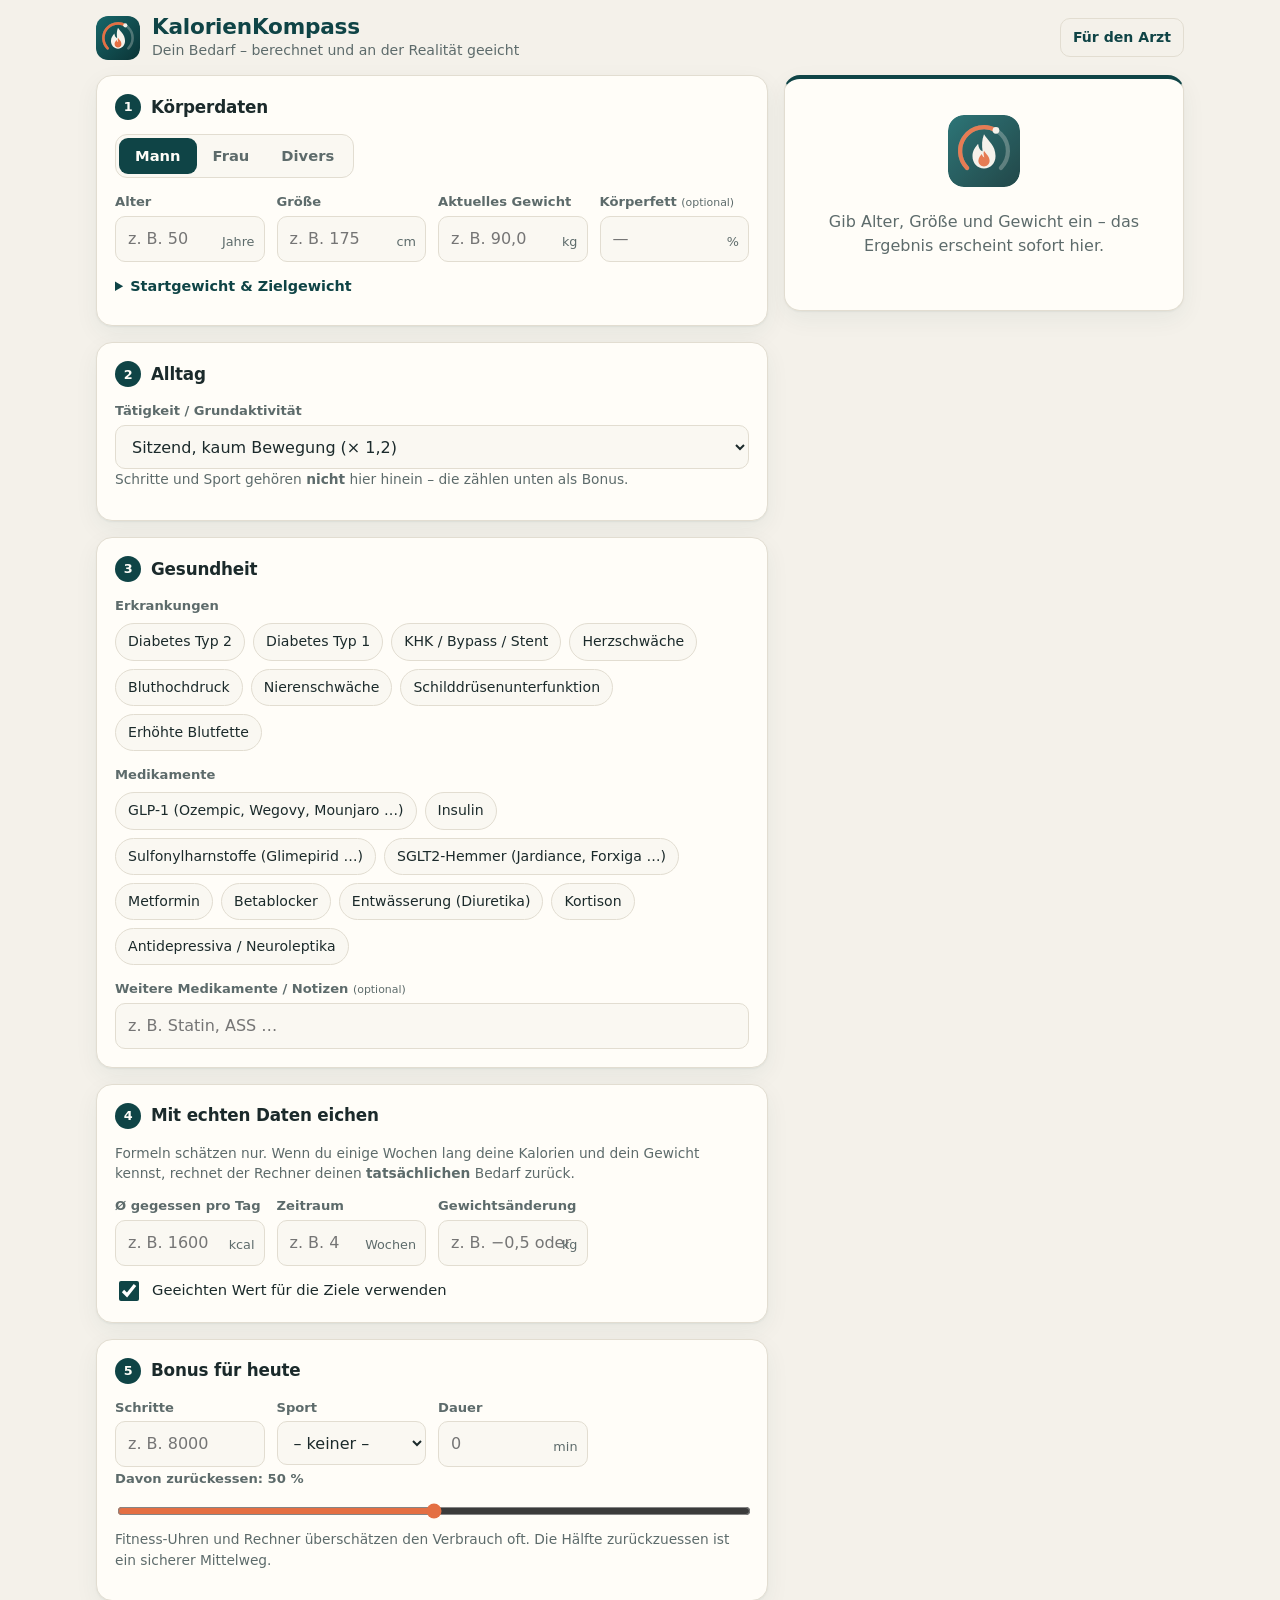
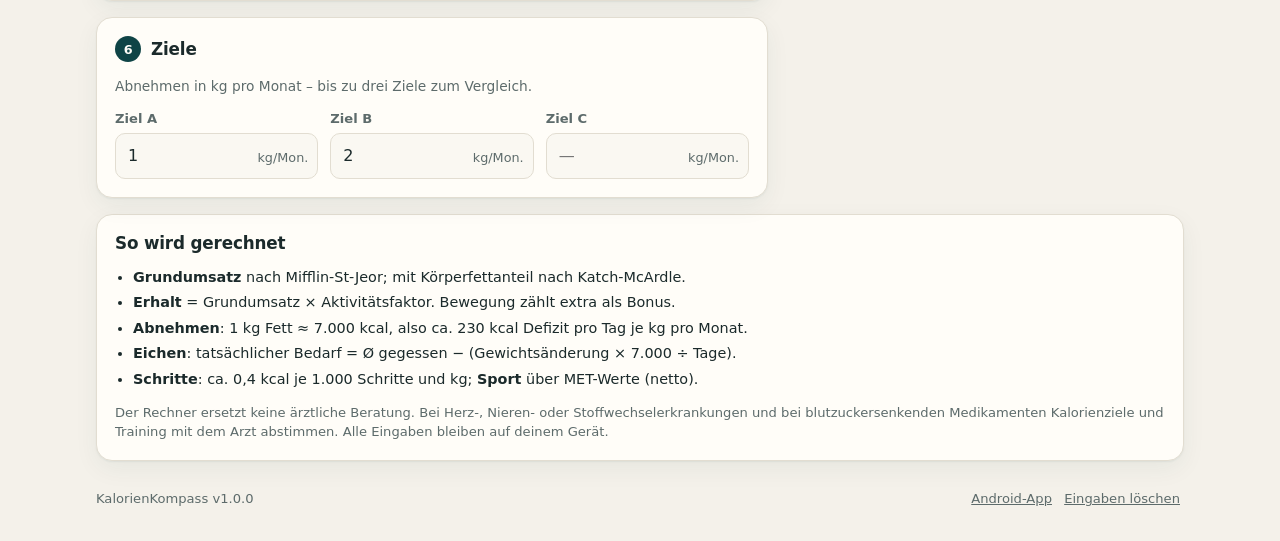
==== web/index.html @ e8e95301 "KalorienKompass: Rechner-Website, Logo und Android-App mit Updates aus der Luft Co-Authored-By: Clau" ====
<!doctype html>
<html lang="de">
<head>
  <meta charset="utf-8">
  <meta name="viewport" content="width=device-width, initial-scale=1, viewport-fit=cover">
  <title>KalorienKompass</title>
  <meta name="description" content="Persönlicher Kalorienrechner: Bedarf zum Halten und Abnehmen, mit Kalibrierung an echten Daten, Bonus für Schritte und Sport sowie Hinweisen zu Erkrankungen und Medikamenten.">
  <meta name="theme-color" content="#0f4446">
  <link rel="manifest" href="manifest.webmanifest">
  <link rel="icon" href="icons/logo.svg" type="image/svg+xml">
  <link rel="apple-touch-icon" href="icons/icon-192.png">
  <link rel="stylesheet" href="styles.css">
</head>
<body>
  <header class="top">
    <img src="icons/logo.svg" alt="" class="top-logo" width="44" height="44">
    <div>
      <h1>KalorienKompass</h1>
      <p class="tag">Dein Bedarf – berechnet und an der Realität geeicht</p>
    </div>
    <button type="button" class="ghost" id="btn-print" title="Zusammenfassung drucken oder als PDF speichern">Für den Arzt</button>
  </header>

  <main>
    <!-- ERGEBNIS zuerst sichtbar auf großen Bildschirmen, rechts -->
    <div class="layout">
      <form id="form" class="inputs" autocomplete="off" novalidate>

        <section class="card">
          <h2><span class="num">1</span> Körperdaten</h2>
          <div class="seg" role="radiogroup" aria-label="Geschlecht">
            <label><input type="radio" name="sex" value="m" checked><span>Mann</span></label>
            <label><input type="radio" name="sex" value="w"><span>Frau</span></label>
            <label><input type="radio" name="sex" value="d"><span>Divers</span></label>
          </div>
          <div class="grid">
            <label class="field"><span>Alter</span><input name="age" inputmode="numeric" placeholder="z. B. 50"><em>Jahre</em></label>
            <label class="field"><span>Größe</span><input name="height" inputmode="decimal" placeholder="z. B. 175"><em>cm</em></label>
            <label class="field"><span>Aktuelles Gewicht</span><input name="weight" inputmode="decimal" placeholder="z. B. 90,0"><em>kg</em></label>
            <label class="field"><span>Körperfett <small>(optional)</small></span><input name="bodyfat" inputmode="decimal" placeholder="—"><em>%</em></label>
          </div>
          <details class="more">
            <summary>Startgewicht &amp; Zielgewicht</summary>
            <div class="grid">
              <label class="field"><span>Startgewicht</span><input name="startWeight" inputmode="decimal" placeholder="—"><em>kg</em></label>
              <label class="field"><span>Zielgewicht</span><input name="targetWeight" inputmode="decimal" placeholder="—"><em>kg</em></label>
            </div>
            <p class="hint">Mit dem Startgewicht erkennt der Rechner, ob nach starkem Abnehmen eine Stoffwechsel­anpassung wahrscheinlich ist.</p>
          </details>
        </section>

        <section class="card">
          <h2><span class="num">2</span> Alltag</h2>
          <label class="field wide"><span>Tätigkeit / Grundaktivität</span>
            <select name="pal">
              <option value="1.2" selected>Sitzend, kaum Bewegung (× 1,2)</option>
              <option value="1.375">Leicht aktiv – viel Stehen/Gehen im Job (× 1,375)</option>
              <option value="1.55">Mäßig aktiv – körperliche Arbeit (× 1,55)</option>
              <option value="1.725">Sehr aktiv – schwere körperliche Arbeit (× 1,725)</option>
            </select>
          </label>
          <p class="hint">Schritte und Sport gehören <strong>nicht</strong> hier hinein – die zählen unten als Bonus.</p>
        </section>

        <section class="card">
          <h2><span class="num">3</span> Gesundheit</h2>
          <fieldset>
            <legend>Erkrankungen</legend>
            <div class="chips" data-group="conditions">
              <label><input type="checkbox" value="diabetes2"><span>Diabetes Typ 2</span></label>
              <label><input type="checkbox" value="diabetes1"><span>Diabetes Typ 1</span></label>
              <label><input type="checkbox" value="khk"><span>KHK / Bypass / Stent</span></label>
              <label><input type="checkbox" value="hf"><span>Herzschwäche</span></label>
              <label><input type="checkbox" value="htn"><span>Bluthochdruck</span></label>
              <label><input type="checkbox" value="kidney"><span>Nierenschwäche</span></label>
              <label><input type="checkbox" value="thyroid"><span>Schilddrüsen­unterfunktion</span></label>
              <label><input type="checkbox" value="lipids"><span>Erhöhte Blutfette</span></label>
            </div>
          </fieldset>
          <fieldset>
            <legend>Medikamente</legend>
            <div class="chips" data-group="meds">
              <label><input type="checkbox" value="glp1"><span>GLP-1 (Ozempic, Wegovy, Mounjaro …)</span></label>
              <label><input type="checkbox" value="insulin"><span>Insulin</span></label>
              <label><input type="checkbox" value="su"><span>Sulfonylharnstoffe (Glimepirid …)</span></label>
              <label><input type="checkbox" value="sglt2"><span>SGLT2-Hemmer (Jardiance, Forxiga …)</span></label>
              <label><input type="checkbox" value="metformin"><span>Metformin</span></label>
              <label><input type="checkbox" value="betablocker"><span>Betablocker</span></label>
              <label><input type="checkbox" value="diuretic"><span>Entwässerung (Diuretika)</span></label>
              <label><input type="checkbox" value="cortison"><span>Kortison</span></label>
              <label><input type="checkbox" value="psych"><span>Antidepressiva / Neuroleptika</span></label>
            </div>
          </fieldset>
          <label class="field wide"><span>Weitere Medikamente / Notizen <small>(optional)</small></span>
            <input name="medsOther" placeholder="z. B. Statin, ASS …">
          </label>
        </section>

        <section class="card">
          <h2><span class="num">4</span> Mit echten Daten eichen</h2>
          <p class="hint">Formeln schätzen nur. Wenn du einige Wochen lang deine Kalorien und dein Gewicht kennst, rechnet der Rechner deinen <strong>tatsächlichen</strong> Bedarf zurück.</p>
          <div class="grid">
            <label class="field"><span>Ø gegessen pro Tag</span><input name="calIntake" inputmode="numeric" placeholder="z. B. 1600"><em>kcal</em></label>
            <label class="field"><span>Zeitraum</span><input name="calWeeks" inputmode="decimal" placeholder="z. B. 4"><em>Wochen</em></label>
            <label class="field"><span>Gewichtsänderung</span><input name="calChange" inputmode="decimal" placeholder="z. B. −0,5 oder 0"><em>kg</em></label>
          </div>
          <label class="switch"><input type="checkbox" name="useCalib" checked><span>Geeichten Wert für die Ziele verwenden</span></label>
        </section>

        <section class="card">
          <h2><span class="num">5</span> Bonus für heute</h2>
          <div class="grid">
            <label class="field"><span>Schritte</span><input name="steps" inputmode="numeric" placeholder="z. B. 8000"></label>
            <label class="field"><span>Sport</span>
              <select name="sport">
                <option value="0">– keiner –</option>
                <option value="3.0">Spazieren gehen</option>
                <option value="3.5">Krafttraining leicht / Herzsport</option>
                <option value="5.0">Krafttraining intensiv</option>
                <option value="4.3">Zügig gehen / Nordic Walking</option>
                <option value="4.0">Radfahren gemütlich</option>
                <option value="6.8">Radfahren zügig</option>
                <option value="5.8">Schwimmen ruhig</option>
                <option value="5.0">Ergometer moderat</option>
                <option value="2.5">Dart</option>
                <option value="3.5">Gartenarbeit</option>
              </select>
            </label>
            <label class="field"><span>Dauer</span><input name="sportMin" inputmode="numeric" placeholder="0"><em>min</em></label>
          </div>
          <label class="field wide range"><span>Davon zurückessen: <b id="eatbackVal">50 %</b></span>
            <input type="range" name="eatback" min="0" max="100" step="10" value="50">
          </label>
          <p class="hint">Fitness-Uhren und Rechner überschätzen den Verbrauch oft. Die Hälfte zurückzuessen ist ein sicherer Mittelweg.</p>
        </section>

        <section class="card">
          <h2><span class="num">6</span> Ziele</h2>
          <p class="hint">Abnehmen in kg pro Monat – bis zu drei Ziele zum Vergleich.</p>
          <div class="grid three">
            <label class="field"><span>Ziel A</span><input name="g1" inputmode="decimal" value="1"><em>kg/Mon.</em></label>
            <label class="field"><span>Ziel B</span><input name="g2" inputmode="decimal" value="2"><em>kg/Mon.</em></label>
            <label class="field"><span>Ziel C</span><input name="g3" inputmode="decimal" placeholder="—"><em>kg/Mon.</em></label>
          </div>
        </section>
      </form>

      <aside class="results" id="results" aria-live="polite">
        <div class="card result-card">
          <div class="empty" id="empty">
            <img src="icons/logo.svg" alt="" width="72" height="72">
            <p>Gib Alter, Größe und Gewicht ein – das Ergebnis erscheint sofort hier.</p>
          </div>
          <div id="out" hidden>
            <div class="kpis">
              <div class="kpi"><span>Grundumsatz</span><b id="k-bmr">–</b><small id="k-bmr-src">kcal (Ruhe)</small></div>
              <div class="kpi"><span>Erhalt laut Formel</span><b id="k-tdee">–</b><small>kcal / Tag</small></div>
              <div class="kpi accent" id="kpi-cal" hidden><span>Erhalt geeicht</span><b id="k-cal">–</b><small id="k-cal-diff"></small></div>
            </div>

            <h3>Pro Tag essen</h3>
            <ul class="goals" id="goals"></ul>

            <div class="bonus" id="bonus" hidden>
              <div><span>Bonus heute</span><b id="b-total">+0</b></div>
              <p id="b-detail"></p>
            </div>

            <div class="facts">
              <div><span>BMI</span><b id="f-bmi">–</b></div>
              <div><span>Eiweiß</span><b id="f-protein">–</b></div>
              <div id="f-target-wrap" hidden><span>Bis zum Zielgewicht</span><b id="f-target">–</b></div>
            </div>
          </div>
        </div>

        <div class="card notes" id="notes-card" hidden>
          <h3>Hinweise für dich</h3>
          <ul id="notes"></ul>
        </div>
      </aside>
    </div>

    <section class="card explain">
      <h2>So wird gerechnet</h2>
      <ul>
        <li><b>Grundumsatz</b> nach Mifflin-St-Jeor; mit Körperfettanteil nach Katch-McArdle.</li>
        <li><b>Erhalt</b> = Grundumsatz × Aktivitätsfaktor. Bewegung zählt extra als Bonus.</li>
        <li><b>Abnehmen</b>: 1 kg Fett ≈ 7.000 kcal, also ca. 230 kcal Defizit pro Tag je kg pro Monat.</li>
        <li><b>Eichen</b>: tatsächlicher Bedarf = Ø gegessen − (Gewichtsänderung × 7.000 ÷ Tage).</li>
        <li><b>Schritte</b>: ca. 0,4 kcal je 1.000 Schritte und kg; <b>Sport</b> über MET-Werte (netto).</li>
      </ul>
      <p class="disclaimer">Der Rechner ersetzt keine ärztliche Beratung. Bei Herz-, Nieren- oder Stoffwechselerkrankungen und bei blutzuckersenkenden Medikamenten Kalorienziele und Training mit dem Arzt abstimmen. Alle Eingaben bleiben auf deinem Gerät.</p>
    </section>
  </main>

  <footer class="foot">
    <span>KalorienKompass <span id="ver"></span></span>
    <span>
      <a class="link" id="apk-link" href="https://github.com/Hausi1968/kcal-calculator/releases/latest/download/KalorienKompass.apk">Android-App</a>
      <button type="button" class="link" id="btn-reset">Eingaben löschen</button>
    </span>
  </footer>

  <div class="toast" id="toast" hidden></div>

  <!-- Druckansicht -->
  <section class="print-only" id="print"></section>

  <script src="calc.js"></script>
  <script src="app.js"></script>
</body>
</html>
---- web/styles.css ----
:root {
  --bg: #f4f1ea;
  --card: #fffdf8;
  --ink: #1b2a2b;
  --muted: #5d6b6b;
  --line: #e2ddd1;
  --brand: #0f4446;
  --brand-2: #17676a;
  --accent: #e46f43;
  --accent-soft: #fbe6dc;
  --ok: #2f7d4f;
  --warn: #b5541c;
  --warn-soft: #fdf0e3;
  --danger: #b3261e;
  --danger-soft: #fbe9e7;
  --field: #faf8f2;
  --radius: 16px;
  --shadow: 0 1px 2px rgba(15, 68, 70, .06), 0 8px 24px rgba(15, 68, 70, .06);
  color-scheme: light;
}
@media (prefers-color-scheme: dark) {
  :root:not([data-theme="light"]) {
    --bg: #0f1717;
    --card: #162222;
    --ink: #e8efee;
    --muted: #9fb0af;
    --line: #26393a;
    --brand: #6fc3bf;
    --brand-2: #8fd6d1;
    --accent: #f08a62;
    --accent-soft: #3a2419;
    --ok: #6cc28f;
    --warn: #f0a46c;
    --warn-soft: #33251a;
    --danger: #f2877f;
    --danger-soft: #3a1c1a;
    --field: #1c2a2a;
    --shadow: none;
    color-scheme: dark;
  }
}
:root[data-theme="dark"] {
  --bg: #0f1717; --card: #162222; --ink: #e8efee; --muted: #9fb0af; --line: #26393a;
  --brand: #6fc3bf; --brand-2: #8fd6d1; --accent: #f08a62; --accent-soft: #3a2419;
  --ok: #6cc28f; --warn: #f0a46c; --warn-soft: #33251a; --danger: #f2877f; --danger-soft: #3a1c1a;
  --field: #1c2a2a; --shadow: none; color-scheme: dark;
}

* { box-sizing: border-box; }
html { -webkit-text-size-adjust: 100%; }
body {
  margin: 0;
  background: var(--bg);
  color: var(--ink);
  font: 16px/1.5 system-ui, -apple-system, "Segoe UI", Roboto, "Helvetica Neue", Arial, sans-serif;
  padding-bottom: env(safe-area-inset-bottom);
}
h1, h2, h3 { line-height: 1.2; margin: 0; letter-spacing: -.01em; }

.top {
  display: flex; align-items: center; gap: 12px;
  padding: calc(14px + env(safe-area-inset-top)) 16px 14px;
  max-width: 1120px; margin: 0 auto;
}
.top-logo { border-radius: 12px; flex: none; }
.top h1 { font-size: 1.35rem; color: var(--brand); font-weight: 750; }
.top .tag { margin: 0; color: var(--muted); font-size: .88rem; }
.top .ghost { margin-left: auto; }

main { max-width: 1120px; margin: 0 auto; padding: 0 16px 24px; }
.layout { display: grid; gap: 16px; }
@media (min-width: 900px) {
  .layout { grid-template-columns: minmax(0, 1fr) 400px; align-items: start; }
  .results { position: sticky; top: 16px; order: 2; }
}
.inputs { display: grid; gap: 16px; }
.results { display: grid; gap: 16px; }

.card {
  background: var(--card); border: 1px solid var(--line); border-radius: var(--radius);
  padding: 18px; box-shadow: var(--shadow);
}
.card h2 { font-size: 1.05rem; display: flex; align-items: center; gap: 10px; margin-bottom: 14px; }
.num {
  display: inline-grid; place-items: center; width: 26px; height: 26px; border-radius: 50%;
  background: var(--brand); color: var(--card); font-size: .8rem; font-weight: 700;
}

.grid { display: grid; grid-template-columns: repeat(2, minmax(0, 1fr)); gap: 12px; }
.grid.three { grid-template-columns: repeat(3, minmax(0, 1fr)); }
@media (min-width: 560px) { .grid { grid-template-columns: repeat(4, minmax(0, 1fr)); } .grid.three { grid-template-columns: repeat(3, minmax(0, 1fr)); } }

.field { display: flex; flex-direction: column; gap: 4px; position: relative; min-width: 0; }
.field.wide { margin-top: 2px; }
.field > span { font-size: .82rem; color: var(--muted); font-weight: 600; }
.field small { font-weight: 400; }
.field input, .field select {
  width: 100%; font: inherit; color: var(--ink);
  background: var(--field); border: 1px solid var(--line); border-radius: 10px;
  padding: 10px 12px; min-height: 44px;
}
.field em {
  position: absolute; right: 10px; bottom: 11px; font-style: normal; font-size: .8rem;
  color: var(--muted); pointer-events: none;
}
.field input:focus, .field select:focus { outline: 2px solid var(--brand-2); outline-offset: 1px; border-color: transparent; }
.field input.bad { border-color: var(--danger); }

.range input { padding: 0; min-height: 32px; accent-color: var(--accent); background: none; border: 0; }

.seg { display: inline-flex; background: var(--field); border: 1px solid var(--line); border-radius: 12px; padding: 3px; margin-bottom: 14px; }
.seg label { position: relative; }
.seg input { position: absolute; opacity: 0; inset: 0; }
.seg span { display: block; padding: 7px 16px; border-radius: 9px; font-weight: 600; font-size: .92rem; cursor: pointer; color: var(--muted); }
.seg input:checked + span { background: var(--brand); color: var(--card); }
.seg input:focus-visible + span { outline: 2px solid var(--accent); }

fieldset { border: 0; padding: 0; margin: 0 0 14px; }
legend { font-size: .82rem; color: var(--muted); font-weight: 600; margin-bottom: 8px; padding: 0; }
.chips { display: flex; flex-wrap: wrap; gap: 8px; }
.chips label { position: relative; }
.chips input { position: absolute; opacity: 0; inset: 0; }
.chips span {
  display: inline-block; padding: 7px 12px; border: 1px solid var(--line); border-radius: 999px;
  font-size: .88rem; cursor: pointer; background: var(--field);
}
.chips input:checked + span { background: var(--accent-soft); border-color: var(--accent); color: var(--ink); font-weight: 600; }
.chips input:focus-visible + span { outline: 2px solid var(--brand-2); }

.switch { display: flex; align-items: center; gap: 10px; margin-top: 12px; font-size: .92rem; cursor: pointer; }
.switch input { width: 20px; height: 20px; accent-color: var(--brand); }

.hint { color: var(--muted); font-size: .86rem; margin: 10px 0 0; }
.card > .hint:first-of-type { margin-top: 0; margin-bottom: 12px; }
details.more { margin-top: 14px; }
details.more summary { cursor: pointer; font-weight: 600; font-size: .9rem; color: var(--brand); margin-bottom: 10px; }

button { font: inherit; cursor: pointer; }
.ghost {
  background: transparent; border: 1px solid var(--line); color: var(--brand);
  padding: 8px 12px; border-radius: 10px; font-weight: 600; font-size: .88rem; white-space: nowrap;
}
.link { background: none; border: 0; color: var(--muted); text-decoration: underline; padding: 4px; }

/* Ergebnis */
.result-card { border-top: 4px solid var(--brand); }
.empty { text-align: center; color: var(--muted); padding: 18px 8px; }
.empty img { opacity: .9; border-radius: 16px; }
.kpis { display: grid; grid-template-columns: repeat(2, 1fr); gap: 10px; }
.kpi { background: var(--field); border-radius: 12px; padding: 10px 12px; }
.kpi span { display: block; font-size: .78rem; color: var(--muted); font-weight: 600; }
.kpi b { font-size: 1.45rem; font-variant-numeric: tabular-nums; }
.kpi small { display: block; color: var(--muted); font-size: .76rem; }
.kpi.accent { grid-column: 1 / -1; background: var(--accent-soft); }
.kpi.accent b { color: var(--accent); }

.results h3 { font-size: .95rem; margin: 18px 0 8px; color: var(--muted); text-transform: uppercase; letter-spacing: .06em; font-size: .76rem; }
.goals { list-style: none; margin: 0; padding: 0; display: grid; gap: 8px; }
.goals li {
  display: grid; grid-template-columns: 1fr auto; align-items: center; gap: 2px 10px;
  border: 1px solid var(--line); border-radius: 12px; padding: 10px 12px;
}
.goals .lbl { font-weight: 650; }
.goals .sub { grid-column: 1; color: var(--muted); font-size: .8rem; }
.goals .val { grid-row: 1 / span 2; grid-column: 2; text-align: right; font-size: 1.5rem; font-weight: 750; font-variant-numeric: tabular-nums; color: var(--brand); }
.goals .val small { display: block; font-size: .72rem; font-weight: 500; color: var(--muted); }
.goals .val .plus { display: block; font-size: .8rem; color: var(--ok); font-weight: 650; }
.goals li.warn { border-color: var(--warn); background: var(--warn-soft); }
.goals li.danger { border-color: var(--danger); background: var(--danger-soft); }
.goals .flag { grid-column: 1 / -1; font-size: .8rem; color: var(--warn); font-weight: 600; margin-top: 4px; }
.goals li.danger .flag { color: var(--danger); }

.bonus { margin-top: 12px; border-radius: 12px; padding: 10px 12px; background: color-mix(in srgb, var(--ok) 12%, transparent); }
.bonus div { display: flex; justify-content: space-between; align-items: baseline; }
.bonus span { font-weight: 600; font-size: .88rem; }
.bonus b { color: var(--ok); font-size: 1.2rem; }
.bonus p { margin: 2px 0 0; font-size: .8rem; color: var(--muted); }

.facts { display: grid; grid-template-columns: repeat(2, 1fr); gap: 10px; margin-top: 14px; border-top: 1px dashed var(--line); padding-top: 12px; }
.facts div:last-child:nth-child(3) { grid-column: 1 / -1; }
.facts span { display: block; font-size: .78rem; color: var(--muted); font-weight: 600; }
.facts b { font-variant-numeric: tabular-nums; }

.notes h3 { margin: 0 0 10px; }
.notes ul { margin: 0; padding: 0; list-style: none; display: grid; gap: 10px; }
.notes li { font-size: .9rem; padding-left: 14px; border-left: 3px solid var(--brand-2); }
.notes li.important { border-left-color: var(--danger); }
.notes li b { display: block; }

.explain { margin-top: 16px; }
.explain ul { margin: 0 0 12px; padding-left: 18px; font-size: .9rem; }
.explain li { margin-bottom: 4px; }
.disclaimer { font-size: .82rem; color: var(--muted); margin: 0; }

.foot { max-width: 1120px; margin: 0 auto; padding: 0 16px 28px; display: flex; justify-content: space-between; align-items: center; color: var(--muted); font-size: .82rem; }

.toast {
  position: fixed; left: 50%; bottom: calc(18px + env(safe-area-inset-bottom)); transform: translateX(-50%);
  background: var(--ink); color: var(--bg); padding: 10px 16px; border-radius: 12px; font-size: .9rem;
  box-shadow: 0 8px 24px rgba(0,0,0,.2); z-index: 10; max-width: calc(100% - 32px);
}
.toast button { background: none; border: 0; color: var(--accent); font-weight: 700; margin-left: 8px; }

.print-only { display: none; }
@media print {
  body { background: #fff; color: #000; }
  .top, main, .foot, .toast { display: none !important; }
  .print-only { display: block; padding: 0 8mm; font-size: 11pt; }
  .print-only h1 { font-size: 16pt; margin-bottom: 4pt; }
  .print-only table { border-collapse: collapse; width: 100%; margin: 8pt 0; }
  .print-only td, .print-only th { border: 1px solid #999; padding: 4pt 6pt; text-align: left; }
}
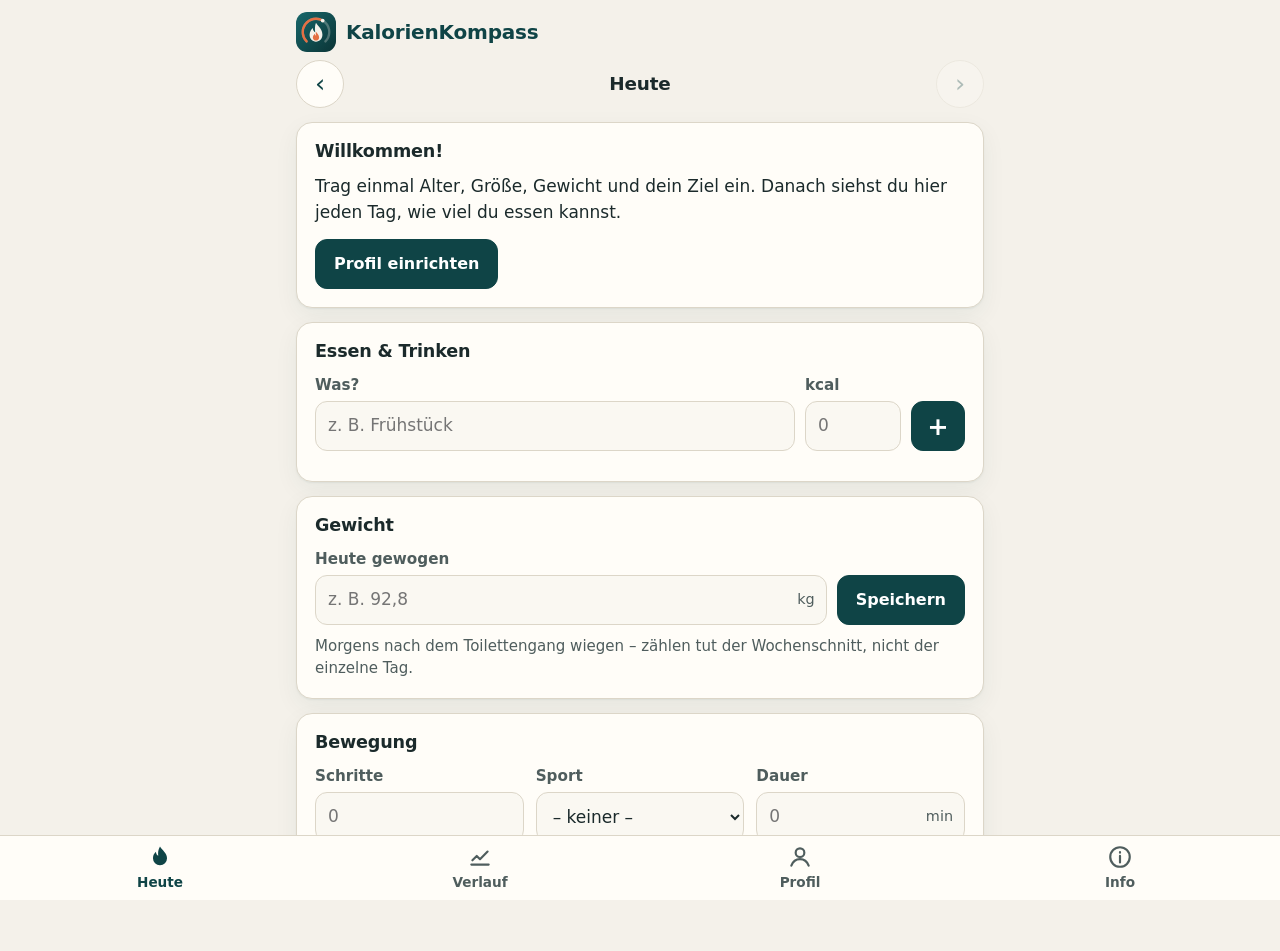
==== commit 6149d51d: "Version 2: Startbildschirm „Heute essen“, Tagebuch, Verlauf, korrigierte Rechnung und Hinweise, Andr" ====
--- a/web/index.html
+++ b/web/index.html
@@ -3,8 +3,9 @@
 <head>
   <meta charset="utf-8">
   <meta name="viewport" content="width=device-width, initial-scale=1, viewport-fit=cover">
+  <meta http-equiv="Content-Security-Policy" content="default-src 'self'; script-src 'self'; style-src 'self' 'unsafe-inline'; img-src 'self' data:; connect-src 'self'; frame-src 'none'; object-src 'none'; base-uri 'self'">
   <title>KalorienKompass</title>
-  <meta name="description" content="Persönlicher Kalorienrechner: Bedarf zum Halten und Abnehmen, mit Kalibrierung an echten Daten, Bonus für Schritte und Sport sowie Hinweisen zu Erkrankungen und Medikamenten.">
+  <meta name="description" content="Wie viel darf ich heute essen? Kalorienbedarf zum Halten und Abnehmen, geeicht an deinen echten Werten, mit Gewichtstagebuch und Hinweisen zu Erkrankungen und Medikamenten.">
   <meta name="theme-color" content="#0f4446">
   <link rel="manifest" href="manifest.webmanifest">
   <link rel="icon" href="icons/logo.svg" type="image/svg+xml">
@@ -13,57 +14,168 @@
 </head>
 <body>
   <header class="top">
-    <img src="icons/logo.svg" alt="" class="top-logo" width="44" height="44">
-    <div>
-      <h1>KalorienKompass</h1>
-      <p class="tag">Dein Bedarf – berechnet und an der Realität geeicht</p>
-    </div>
-    <button type="button" class="ghost" id="btn-print" title="Zusammenfassung drucken oder als PDF speichern">Für den Arzt</button>
+    <img src="icons/logo.svg" alt="" class="top-logo" width="40" height="40">
+    <h1>KalorienKompass</h1>
   </header>
 
   <main>
-    <!-- ERGEBNIS zuerst sichtbar auf großen Bildschirmen, rechts -->
-    <div class="layout">
-      <form id="form" class="inputs" autocomplete="off" novalidate>
-
-        <section class="card">
-          <h2><span class="num">1</span> Körperdaten</h2>
+    <!-- ============ HEUTE ============ -->
+    <section class="view" id="view-heute" data-view="heute">
+      <div class="daynav">
+        <button type="button" class="icon-btn" id="day-prev" aria-label="Vorheriger Tag">‹</button>
+        <h2 id="day-label">Heute</h2>
+        <button type="button" class="icon-btn" id="day-next" aria-label="Nächster Tag">›</button>
+      </div>
+
+      <div class="card setup" id="setup" hidden>
+        <h3>Willkommen!</h3>
+        <p>Trag einmal Alter, Größe, Gewicht und dein Ziel ein. Danach siehst du hier jeden Tag, wie viel du essen kannst.</p>
+        <button type="button" class="btn primary" data-goto="profil">Profil einrichten</button>
+      </div>
+
+      <div class="card hero" id="hero" hidden>
+        <span class="hero-label">Heute essen</span>
+        <div class="hero-num"><b id="h-target">–</b><span>kcal</span></div>
+        <div class="bar" aria-hidden="true"><i id="h-bar"></i></div>
+        <p class="hero-left" id="h-left"></p>
+        <p class="hero-sub" id="h-sub"></p>
+        <p class="hero-note" id="h-note" hidden></p>
+      </div>
+
+      <div class="card" id="card-food">
+        <h3>Essen &amp; Trinken</h3>
+        <form class="addrow" id="food-form" autocomplete="off">
+          <label class="field grow"><span>Was?</span><input id="food-name" placeholder="z. B. Frühstück" maxlength="40" enterkeyhint="next"></label>
+          <label class="field kcal"><span>kcal</span><input id="food-kcal" inputmode="numeric" placeholder="0" enterkeyhint="done"></label>
+          <button type="submit" class="btn primary add" aria-label="Eintragen">+</button>
+        </form>
+        <ul class="list" id="food-list"></ul>
+        <p class="sum" id="food-sum"></p>
+      </div>
+
+      <div class="card">
+        <h3>Gewicht</h3>
+        <form class="addrow" id="weight-form" autocomplete="off">
+          <label class="field grow"><span>Heute gewogen</span><input id="weight-input" inputmode="decimal" placeholder="z. B. 92,8"><em>kg</em></label>
+          <button type="submit" class="btn primary">Speichern</button>
+        </form>
+        <p class="hint" id="weight-info">Morgens nach dem Toilettengang wiegen – zählen tut der Wochenschnitt.</p>
+      </div>
+
+      <div class="card">
+        <h3>Bewegung</h3>
+        <div class="grid">
+          <label class="field"><span>Schritte</span><input id="mv-steps" inputmode="numeric" placeholder="0"></label>
+          <label class="field"><span>Sport</span>
+            <select id="mv-met">
+              <option value="0">– keiner –</option>
+              <option value="3.0">Spazieren gehen</option>
+              <option value="4.3">Zügig gehen / Nordic Walking</option>
+              <option value="3.5">Herzsport / Kraft leicht</option>
+              <option value="5.0">Krafttraining intensiv</option>
+              <option value="4.0">Radfahren gemütlich</option>
+              <option value="6.8">Radfahren zügig</option>
+              <option value="5.0">Ergometer moderat</option>
+              <option value="5.8">Schwimmen ruhig</option>
+              <option value="3.5">Gartenarbeit</option>
+              <option value="2.5">Dart</option>
+            </select>
+          </label>
+          <label class="field"><span>Dauer</span><input id="mv-min" inputmode="numeric" placeholder="0"><em>min</em></label>
+        </div>
+        <p class="hint" id="mv-info"></p>
+      </div>
+
+      <details class="card notes" id="notes-card">
+        <summary><span id="notes-title">Hinweise für dich</span></summary>
+        <ul id="notes"></ul>
+      </details>
+    </section>
+
+    <!-- ============ VERLAUF ============ -->
+    <section class="view" id="view-verlauf" data-view="verlauf" hidden>
+      <div class="card">
+        <div class="row-between">
+          <h3>Gewichtsverlauf</h3>
+          <div class="seg small" role="radiogroup" aria-label="Zeitraum">
+            <label><input type="radio" name="range" value="30" checked><span>30 T</span></label>
+            <label><input type="radio" name="range" value="90"><span>90 T</span></label>
+            <label><input type="radio" name="range" value="9999"><span>Alle</span></label>
+          </div>
+        </div>
+        <div class="chart" id="chart"></div>
+        <p class="legend"><span class="dot"></span> Wiegung <span class="line"></span> 7-Tage-Schnitt</p>
+        <div class="stats" id="stats"></div>
+      </div>
+
+      <div class="card" id="calib-card">
+        <h3>Dein echter Bedarf</h3>
+        <div id="calib-info"></div>
+      </div>
+
+      <div class="card">
+        <h3>Letzte Tage</h3>
+        <table class="days">
+          <thead><tr><th>Tag</th><th>Gewicht</th><th>Gegessen</th><th>Schritte</th></tr></thead>
+          <tbody id="days-body"></tbody>
+        </table>
+      </div>
+    </section>
+
+    <!-- ============ PROFIL ============ -->
+    <section class="view" id="view-profil" data-view="profil" hidden>
+      <form id="profile" autocomplete="off" novalidate>
+        <div class="card">
+          <h3>Körperdaten</h3>
           <div class="seg" role="radiogroup" aria-label="Geschlecht">
             <label><input type="radio" name="sex" value="m" checked><span>Mann</span></label>
             <label><input type="radio" name="sex" value="w"><span>Frau</span></label>
-            <label><input type="radio" name="sex" value="d"><span>Divers</span></label>
           </div>
           <div class="grid">
             <label class="field"><span>Alter</span><input name="age" inputmode="numeric" placeholder="z. B. 50"><em>Jahre</em></label>
             <label class="field"><span>Größe</span><input name="height" inputmode="decimal" placeholder="z. B. 175"><em>cm</em></label>
-            <label class="field"><span>Aktuelles Gewicht</span><input name="weight" inputmode="decimal" placeholder="z. B. 90,0"><em>kg</em></label>
-            <label class="field"><span>Körperfett <small>(optional)</small></span><input name="bodyfat" inputmode="decimal" placeholder="—"><em>%</em></label>
-          </div>
-          <details class="more">
-            <summary>Startgewicht &amp; Zielgewicht</summary>
-            <div class="grid">
-              <label class="field"><span>Startgewicht</span><input name="startWeight" inputmode="decimal" placeholder="—"><em>kg</em></label>
-              <label class="field"><span>Zielgewicht</span><input name="targetWeight" inputmode="decimal" placeholder="—"><em>kg</em></label>
-            </div>
-            <p class="hint">Mit dem Startgewicht erkennt der Rechner, ob nach starkem Abnehmen eine Stoffwechsel­anpassung wahrscheinlich ist.</p>
-          </details>
-        </section>
-
-        <section class="card">
-          <h2><span class="num">2</span> Alltag</h2>
-          <label class="field wide"><span>Tätigkeit / Grundaktivität</span>
+            <label class="field"><span>Gewicht</span><input name="weight" inputmode="decimal" placeholder="z. B. 90"><em>kg</em></label>
+            <label class="field"><span>Bauchumfang</span><input name="waist" inputmode="decimal" placeholder="optional"><em>cm</em></label>
+            <label class="field"><span>Startgewicht</span><input name="startWeight" inputmode="decimal" placeholder="optional"><em>kg</em></label>
+            <label class="field"><span>Zielgewicht</span><input name="targetWeight" inputmode="decimal" placeholder="optional"><em>kg</em></label>
+          </div>
+          <p class="hint">Das Gewicht wird automatisch aktualisiert, wenn du dich unter „Heute“ wiegst. Bauchumfang auf Höhe des Bauchnabels messen.</p>
+        </div>
+
+        <div class="card">
+          <h3>Ziel</h3>
+          <label class="field wide"><span>Abnehmen pro Monat</span>
+            <select name="goal">
+              <option value="0">Gewicht halten</option>
+              <option value="0.5">0,5 kg pro Monat</option>
+              <option value="1" selected>1 kg pro Monat</option>
+              <option value="1.5">1,5 kg pro Monat</option>
+              <option value="2">2 kg pro Monat</option>
+              <option value="3">3 kg pro Monat</option>
+            </select>
+          </label>
+          <label class="check"><input type="checkbox" name="supervised"><span>Ich werde ärztlich begleitet (Hausarzt, Diabetologe o. Ä.)</span></label>
+          <p class="hint">Ohne ärztliche Begleitung zeigt der Rechner nie weniger als 1.500 kcal (Frauen 1.200 kcal) an.</p>
+        </div>
+
+        <div class="card">
+          <h3>Alltag</h3>
+          <label class="field wide"><span>Beruf / Alltag</span>
             <select name="pal">
-              <option value="1.2" selected>Sitzend, kaum Bewegung (× 1,2)</option>
-              <option value="1.375">Leicht aktiv – viel Stehen/Gehen im Job (× 1,375)</option>
-              <option value="1.55">Mäßig aktiv – körperliche Arbeit (× 1,55)</option>
-              <option value="1.725">Sehr aktiv – schwere körperliche Arbeit (× 1,725)</option>
+              <option value="1.2" selected>Überwiegend sitzend</option>
+              <option value="1.4">Viel stehen und gehen</option>
+              <option value="1.6">Körperlich schwere Arbeit</option>
             </select>
           </label>
-          <p class="hint">Schritte und Sport gehören <strong>nicht</strong> hier hinein – die zählen unten als Bonus.</p>
-        </section>
-
-        <section class="card">
-          <h2><span class="num">3</span> Gesundheit</h2>
+          <label class="field wide"><span>Schritte an einem normalen Tag (ohne Sport)</span><input name="usualSteps" inputmode="numeric" placeholder="z. B. 3000"></label>
+          <p class="hint">Diese Bewegung steckt im Bedarf schon drin. Bonus gibt es nur für das, was du darüber hinaus gehst.</p>
+          <label class="field wide range"><span>Bonus zurückessen: <b id="eatbackVal">50 %</b></span>
+            <input type="range" name="eatback" min="0" max="100" step="10" value="50">
+          </label>
+        </div>
+
+        <div class="card">
+          <h3>Gesundheit</h3>
           <fieldset>
             <legend>Erkrankungen</legend>
             <div class="chips" data-group="conditions">
@@ -80,133 +192,103 @@
           <fieldset>
             <legend>Medikamente</legend>
             <div class="chips" data-group="meds">
-              <label><input type="checkbox" value="glp1"><span>GLP-1 (Ozempic, Wegovy, Mounjaro …)</span></label>
+              <label><input type="checkbox" value="semaglutid"><span>Ozempic / Wegovy (Semaglutid)</span></label>
+              <label><input type="checkbox" value="tirzepatid"><span>Mounjaro (Tirzepatid)</span></label>
+              <label><input type="checkbox" value="glp1other"><span>anderes GLP-1 (Victoza, Trulicity …)</span></label>
               <label><input type="checkbox" value="insulin"><span>Insulin</span></label>
               <label><input type="checkbox" value="su"><span>Sulfonylharnstoffe (Glimepirid …)</span></label>
               <label><input type="checkbox" value="sglt2"><span>SGLT2-Hemmer (Jardiance, Forxiga …)</span></label>
               <label><input type="checkbox" value="metformin"><span>Metformin</span></label>
               <label><input type="checkbox" value="betablocker"><span>Betablocker</span></label>
               <label><input type="checkbox" value="diuretic"><span>Entwässerung (Diuretika)</span></label>
+              <label><input type="checkbox" value="statin"><span>Statin</span></label>
               <label><input type="checkbox" value="cortison"><span>Kortison</span></label>
               <label><input type="checkbox" value="psych"><span>Antidepressiva / Neuroleptika</span></label>
             </div>
           </fieldset>
-          <label class="field wide"><span>Weitere Medikamente / Notizen <small>(optional)</small></span>
-            <input name="medsOther" placeholder="z. B. Statin, ASS …">
-          </label>
-        </section>
-
-        <section class="card">
-          <h2><span class="num">4</span> Mit echten Daten eichen</h2>
-          <p class="hint">Formeln schätzen nur. Wenn du einige Wochen lang deine Kalorien und dein Gewicht kennst, rechnet der Rechner deinen <strong>tatsächlichen</strong> Bedarf zurück.</p>
-          <div class="grid">
-            <label class="field"><span>Ø gegessen pro Tag</span><input name="calIntake" inputmode="numeric" placeholder="z. B. 1600"><em>kcal</em></label>
-            <label class="field"><span>Zeitraum</span><input name="calWeeks" inputmode="decimal" placeholder="z. B. 4"><em>Wochen</em></label>
-            <label class="field"><span>Gewichtsänderung</span><input name="calChange" inputmode="decimal" placeholder="z. B. −0,5 oder 0"><em>kg</em></label>
-          </div>
-          <label class="switch"><input type="checkbox" name="useCalib" checked><span>Geeichten Wert für die Ziele verwenden</span></label>
-        </section>
-
-        <section class="card">
-          <h2><span class="num">5</span> Bonus für heute</h2>
-          <div class="grid">
-            <label class="field"><span>Schritte</span><input name="steps" inputmode="numeric" placeholder="z. B. 8000"></label>
-            <label class="field"><span>Sport</span>
-              <select name="sport">
-                <option value="0">– keiner –</option>
-                <option value="3.0">Spazieren gehen</option>
-                <option value="3.5">Krafttraining leicht / Herzsport</option>
-                <option value="5.0">Krafttraining intensiv</option>
-                <option value="4.3">Zügig gehen / Nordic Walking</option>
-                <option value="4.0">Radfahren gemütlich</option>
-                <option value="6.8">Radfahren zügig</option>
-                <option value="5.8">Schwimmen ruhig</option>
-                <option value="5.0">Ergometer moderat</option>
-                <option value="2.5">Dart</option>
-                <option value="3.5">Gartenarbeit</option>
-              </select>
-            </label>
-            <label class="field"><span>Dauer</span><input name="sportMin" inputmode="numeric" placeholder="0"><em>min</em></label>
-          </div>
-          <label class="field wide range"><span>Davon zurückessen: <b id="eatbackVal">50 %</b></span>
-            <input type="range" name="eatback" min="0" max="100" step="10" value="50">
-          </label>
-          <p class="hint">Fitness-Uhren und Rechner überschätzen den Verbrauch oft. Die Hälfte zurückzuessen ist ein sicherer Mittelweg.</p>
-        </section>
-
-        <section class="card">
-          <h2><span class="num">6</span> Ziele</h2>
-          <p class="hint">Abnehmen in kg pro Monat – bis zu drei Ziele zum Vergleich.</p>
-          <div class="grid three">
-            <label class="field"><span>Ziel A</span><input name="g1" inputmode="decimal" value="1"><em>kg/Mon.</em></label>
-            <label class="field"><span>Ziel B</span><input name="g2" inputmode="decimal" value="2"><em>kg/Mon.</em></label>
-            <label class="field"><span>Ziel C</span><input name="g3" inputmode="decimal" placeholder="—"><em>kg/Mon.</em></label>
-          </div>
-        </section>
+          <label class="field wide"><span>Weitere Medikamente / Notizen</span><input name="medsOther" placeholder="optional"></label>
+        </div>
+
+        <div class="card">
+          <h3>Echten Bedarf ermitteln</h3>
+          <p class="hint lead">Formeln schätzen nur. Aus deinen echten Werten lässt sich der tatsächliche Bedarf zurückrechnen.</p>
+          <div class="seg stack" role="radiogroup" aria-label="Eichung">
+            <label><input type="radio" name="calibMode" value="auto" checked><span>Aus meinem Tagebuch</span></label>
+            <label><input type="radio" name="calibMode" value="manual"><span>Eigene Werte eingeben</span></label>
+            <label><input type="radio" name="calibMode" value="off"><span>Nur Formel</span></label>
+          </div>
+          <p class="hint" data-show="auto">Klappt automatisch, sobald du 3 Wochen lang dein Gewicht und an mindestens 14 Tagen dein Essen eingetragen hast.</p>
+          <div data-show="manual">
+            <div class="grid">
+              <label class="field"><span>Ø gegessen pro Tag</span><input name="calIntake" inputmode="numeric" placeholder="z. B. 1600"><em>kcal</em></label>
+              <label class="field"><span>Zeitraum</span><input name="calWeeks" inputmode="decimal" placeholder="mind. 3"><em>Wochen</em></label>
+              <label class="field"><span>Gewichtsänderung</span><input name="calChange" inputmode="decimal" placeholder="z. B. −0,5"><em>kg</em></label>
+            </div>
+            <p class="hint">Für die Gewichtsänderung den Wochenschnitt am Anfang und am Ende vergleichen, nicht zwei einzelne Tage.</p>
+          </div>
+          <details class="more">
+            <summary>Körperfettanteil (für Fortgeschrittene)</summary>
+            <label class="field"><span>Körperfett</span><input name="bodyfat" inputmode="decimal" placeholder="leer lassen"><em>%</em></label>
+            <p class="hint">Nur eintragen, wenn er genau gemessen wurde (z. B. DEXA). Werte von Haushaltswaagen liegen oft 5 % daneben.</p>
+          </details>
+        </div>
+
+        <div class="card">
+          <h3>Daten</h3>
+          <div class="btn-col">
+            <button type="button" class="btn" id="btn-print">Zusammenfassung für den Arzt</button>
+            <button type="button" class="btn" id="btn-export">Daten sichern (Export)</button>
+            <button type="button" class="btn" id="btn-import">Daten wiederherstellen (Import)</button>
+            <button type="button" class="btn danger" id="btn-reset">Alles löschen</button>
+          </div>
+          <p class="hint">Alle Daten bleiben nur auf diesem Gerät. Vor einem Handywechsel oder einer Neuinstallation sichern!</p>
+          <input type="file" id="import-file" accept="application/json,.json,text/plain" hidden>
+        </div>
       </form>
-
-      <aside class="results" id="results" aria-live="polite">
-        <div class="card result-card">
-          <div class="empty" id="empty">
-            <img src="icons/logo.svg" alt="" width="72" height="72">
-            <p>Gib Alter, Größe und Gewicht ein – das Ergebnis erscheint sofort hier.</p>
-          </div>
-          <div id="out" hidden>
-            <div class="kpis">
-              <div class="kpi"><span>Grundumsatz</span><b id="k-bmr">–</b><small id="k-bmr-src">kcal (Ruhe)</small></div>
-              <div class="kpi"><span>Erhalt laut Formel</span><b id="k-tdee">–</b><small>kcal / Tag</small></div>
-              <div class="kpi accent" id="kpi-cal" hidden><span>Erhalt geeicht</span><b id="k-cal">–</b><small id="k-cal-diff"></small></div>
-            </div>
-
-            <h3>Pro Tag essen</h3>
-            <ul class="goals" id="goals"></ul>
-
-            <div class="bonus" id="bonus" hidden>
-              <div><span>Bonus heute</span><b id="b-total">+0</b></div>
-              <p id="b-detail"></p>
-            </div>
-
-            <div class="facts">
-              <div><span>BMI</span><b id="f-bmi">–</b></div>
-              <div><span>Eiweiß</span><b id="f-protein">–</b></div>
-              <div id="f-target-wrap" hidden><span>Bis zum Zielgewicht</span><b id="f-target">–</b></div>
-            </div>
-          </div>
-        </div>
-
-        <div class="card notes" id="notes-card" hidden>
-          <h3>Hinweise für dich</h3>
-          <ul id="notes"></ul>
-        </div>
-      </aside>
-    </div>
-
-    <section class="card explain">
-      <h2>So wird gerechnet</h2>
-      <ul>
-        <li><b>Grundumsatz</b> nach Mifflin-St-Jeor; mit Körperfettanteil nach Katch-McArdle.</li>
-        <li><b>Erhalt</b> = Grundumsatz × Aktivitätsfaktor. Bewegung zählt extra als Bonus.</li>
-        <li><b>Abnehmen</b>: 1 kg Fett ≈ 7.000 kcal, also ca. 230 kcal Defizit pro Tag je kg pro Monat.</li>
-        <li><b>Eichen</b>: tatsächlicher Bedarf = Ø gegessen − (Gewichtsänderung × 7.000 ÷ Tage).</li>
-        <li><b>Schritte</b>: ca. 0,4 kcal je 1.000 Schritte und kg; <b>Sport</b> über MET-Werte (netto).</li>
-      </ul>
-      <p class="disclaimer">Der Rechner ersetzt keine ärztliche Beratung. Bei Herz-, Nieren- oder Stoffwechselerkrankungen und bei blutzuckersenkenden Medikamenten Kalorienziele und Training mit dem Arzt abstimmen. Alle Eingaben bleiben auf deinem Gerät.</p>
+    </section>
+
+    <!-- ============ INFO ============ -->
+    <section class="view" id="view-info" data-view="info" hidden>
+      <div class="card">
+        <h3>So wird gerechnet</h3>
+        <ul class="plain">
+          <li><b>Grundumsatz</b>: Mifflin-St-Jeor-Formel (mit genau gemessenem Körperfett: Katch-McArdle).</li>
+          <li><b>Bedarf zum Halten</b>: Grundumsatz × Alltagsfaktor (sitzend 1,2 · stehend/gehend 1,4 · schwer 1,6).</li>
+          <li><b>Echter Bedarf</b>: Ø gegessene kcal minus Gewichtstrend × 7.000 kcal je kg. Aus dem Tagebuch über die letzten 4 Wochen, mit einer Trendlinie durch alle Wiegungen – so stören einzelne Wassertage kaum.</li>
+          <li><b>Abnehmen</b>: 1 kg Fett ≈ 7.000 kcal, also ca. 230 kcal weniger pro Tag je kg pro Monat.</li>
+          <li><b>Bonus</b>: Schritte (≈ 0,4 kcal je 1.000 Schritte und kg) und Sport (MET-Werte) – nur der Teil über deinem normalen Tag, davon der eingestellte Anteil.</li>
+          <li><b>Eiweiß</b>: 1,2–1,5 g je kg angepasstem Körpergewicht.</li>
+        </ul>
+        <p class="disclaimer">Der Rechner ersetzt keine ärztliche Beratung. Bei Herz-, Nieren- oder Stoffwechselerkrankungen und blutzuckersenkenden Medikamenten Kalorienziel und Training mit dem Arzt abstimmen.</p>
+      </div>
+      <div class="card">
+        <h3>Über</h3>
+        <p>KalorienKompass <span id="ver"></span></p>
+        <p><a id="apk-link" href="https://github.com/Hausi1968/kcal-calculator/releases/latest/download/KalorienKompass.apk">Android-App herunterladen</a></p>
+      </div>
     </section>
   </main>
 
-  <footer class="foot">
-    <span>KalorienKompass <span id="ver"></span></span>
-    <span>
-      <a class="link" id="apk-link" href="https://github.com/Hausi1968/kcal-calculator/releases/latest/download/KalorienKompass.apk">Android-App</a>
-      <button type="button" class="link" id="btn-reset">Eingaben löschen</button>
-    </span>
-  </footer>
+  <nav class="tabs" aria-label="Bereiche">
+    <a href="#heute" data-tab="heute"><svg viewBox="0 0 24 24" aria-hidden="true"><path d="M12 3c2 3.5 6 5.5 6 10a6 6 0 0 1-12 0c0-2.6 1.3-4.2 2.5-5.4.2 2 1 3 2 3.4-.3-2.8-.2-5 1.5-8z"/></svg><span>Heute</span></a>
+    <a href="#verlauf" data-tab="verlauf"><svg viewBox="0 0 24 24" aria-hidden="true"><path d="M4 19h16M5 15l4-4 3 3 7-7"/></svg><span>Verlauf</span></a>
+    <a href="#profil" data-tab="profil"><svg viewBox="0 0 24 24" aria-hidden="true"><circle cx="12" cy="8" r="4"/><path d="M4 20c1.5-4 4.5-6 8-6s6.5 2 8 6"/></svg><span>Profil</span></a>
+    <a href="#info" data-tab="info"><svg viewBox="0 0 24 24" aria-hidden="true"><circle cx="12" cy="12" r="9"/><path d="M12 11v6M12 7.5v.5"/></svg><span>Info</span></a>
+  </nav>
 
   <div class="toast" id="toast" hidden></div>
 
-  <!-- Druckansicht -->
+  <dialog id="dlg">
+    <form method="dialog">
+      <h3 id="dlg-title"></h3>
+      <div id="dlg-body"></div>
+      <div class="dlg-actions" id="dlg-actions"></div>
+    </form>
+  </dialog>
+
   <section class="print-only" id="print"></section>
 
+  <script src="version.js"></script>
   <script src="calc.js"></script>
   <script src="app.js"></script>
 </body>
--- a/web/styles.css
+++ b/web/styles.css
@@ -2,211 +2,243 @@
   --bg: #f4f1ea;
   --card: #fffdf8;
   --ink: #1b2a2b;
-  --muted: #5d6b6b;
-  --line: #e2ddd1;
+  --muted: #4f5d5d;
+  --line: #dcd6c8;
   --brand: #0f4446;
   --brand-2: #17676a;
-  --accent: #e46f43;
+  --on-brand: #ffffff;
+  --accent: #c9542a;
   --accent-soft: #fbe6dc;
-  --ok: #2f7d4f;
-  --warn: #b5541c;
+  --ok: #2a7347;
+  --ok-soft: #e3f1e7;
+  --warn: #9a4512;
   --warn-soft: #fdf0e3;
-  --danger: #b3261e;
+  --danger: #a3221b;
   --danger-soft: #fbe9e7;
   --field: #faf8f2;
   --radius: 16px;
   --shadow: 0 1px 2px rgba(15, 68, 70, .06), 0 8px 24px rgba(15, 68, 70, .06);
+  --tabs-h: 64px;
   color-scheme: light;
 }
 @media (prefers-color-scheme: dark) {
   :root:not([data-theme="light"]) {
-    --bg: #0f1717;
-    --card: #162222;
-    --ink: #e8efee;
-    --muted: #9fb0af;
-    --line: #26393a;
-    --brand: #6fc3bf;
-    --brand-2: #8fd6d1;
-    --accent: #f08a62;
-    --accent-soft: #3a2419;
-    --ok: #6cc28f;
-    --warn: #f0a46c;
-    --warn-soft: #33251a;
-    --danger: #f2877f;
-    --danger-soft: #3a1c1a;
-    --field: #1c2a2a;
-    --shadow: none;
-    color-scheme: dark;
+    --bg: #0f1717; --card: #162222; --ink: #e8efee; --muted: #a9b9b8; --line: #2b4142;
+    --brand: #7fcdc8; --brand-2: #9adcd7; --on-brand: #0f1717; --accent: #f08a62; --accent-soft: #3a2419;
+    --ok: #74c895; --ok-soft: #1b2e22; --warn: #f0a46c; --warn-soft: #33251a;
+    --danger: #f2877f; --danger-soft: #3a1c1a; --field: #1c2a2a; --shadow: none; color-scheme: dark;
   }
 }
 :root[data-theme="dark"] {
-  --bg: #0f1717; --card: #162222; --ink: #e8efee; --muted: #9fb0af; --line: #26393a;
-  --brand: #6fc3bf; --brand-2: #8fd6d1; --accent: #f08a62; --accent-soft: #3a2419;
-  --ok: #6cc28f; --warn: #f0a46c; --warn-soft: #33251a; --danger: #f2877f; --danger-soft: #3a1c1a;
-  --field: #1c2a2a; --shadow: none; color-scheme: dark;
+  --bg: #0f1717; --card: #162222; --ink: #e8efee; --muted: #a9b9b8; --line: #2b4142;
+  --brand: #7fcdc8; --brand-2: #9adcd7; --on-brand: #0f1717; --accent: #f08a62; --accent-soft: #3a2419;
+  --ok: #74c895; --ok-soft: #1b2e22; --warn: #f0a46c; --warn-soft: #33251a;
+  --danger: #f2877f; --danger-soft: #3a1c1a; --field: #1c2a2a; --shadow: none; color-scheme: dark;
 }
 
 * { box-sizing: border-box; }
+[hidden] { display: none !important; }
 html { -webkit-text-size-adjust: 100%; }
 body {
-  margin: 0;
-  background: var(--bg);
-  color: var(--ink);
-  font: 16px/1.5 system-ui, -apple-system, "Segoe UI", Roboto, "Helvetica Neue", Arial, sans-serif;
-  padding-bottom: env(safe-area-inset-bottom);
+  margin: 0; background: var(--bg); color: var(--ink);
+  font: 17px/1.5 system-ui, -apple-system, "Segoe UI", Roboto, "Helvetica Neue", Arial, sans-serif;
+  padding-bottom: calc(var(--tabs-h) + env(safe-area-inset-bottom) + 16px);
 }
 h1, h2, h3 { line-height: 1.2; margin: 0; letter-spacing: -.01em; }
+a { color: var(--brand-2); }
 
 .top {
-  display: flex; align-items: center; gap: 12px;
-  padding: calc(14px + env(safe-area-inset-top)) 16px 14px;
-  max-width: 1120px; margin: 0 auto;
-}
-.top-logo { border-radius: 12px; flex: none; }
-.top h1 { font-size: 1.35rem; color: var(--brand); font-weight: 750; }
-.top .tag { margin: 0; color: var(--muted); font-size: .88rem; }
-.top .ghost { margin-left: auto; }
-
-main { max-width: 1120px; margin: 0 auto; padding: 0 16px 24px; }
-.layout { display: grid; gap: 16px; }
-@media (min-width: 900px) {
-  .layout { grid-template-columns: minmax(0, 1fr) 400px; align-items: start; }
-  .results { position: sticky; top: 16px; order: 2; }
-}
-.inputs { display: grid; gap: 16px; }
-.results { display: grid; gap: 16px; }
+  display: flex; align-items: center; gap: 10px;
+  padding: calc(12px + env(safe-area-inset-top)) 16px 8px; max-width: 720px; margin: 0 auto;
+}
+.top-logo { border-radius: 11px; }
+.top h1 { font-size: 1.25rem; color: var(--brand); font-weight: 750; }
+
+main { max-width: 720px; margin: 0 auto; padding: 0 16px; }
+.view { display: grid; gap: 14px; }
 
 .card {
   background: var(--card); border: 1px solid var(--line); border-radius: var(--radius);
   padding: 18px; box-shadow: var(--shadow);
 }
-.card h2 { font-size: 1.05rem; display: flex; align-items: center; gap: 10px; margin-bottom: 14px; }
-.num {
-  display: inline-grid; place-items: center; width: 26px; height: 26px; border-radius: 50%;
-  background: var(--brand); color: var(--card); font-size: .8rem; font-weight: 700;
-}
-
+.card h3 { font-size: 1.1rem; margin-bottom: 12px; }
+.hint { color: var(--muted); font-size: .94rem; margin: 10px 0 0; }
+.hint.lead { margin: 0 0 12px; }
+.row-between { display: flex; justify-content: space-between; align-items: center; gap: 10px; margin-bottom: 8px; }
+.row-between h3 { margin: 0; }
+
+/* Tag wechseln */
+.daynav { display: flex; align-items: center; justify-content: space-between; gap: 8px; }
+.daynav h2 { font-size: 1.15rem; text-align: center; flex: 1; }
+.icon-btn {
+  width: 48px; height: 48px; border-radius: 50%; border: 1px solid var(--line); background: var(--card);
+  color: var(--brand); font-size: 1.6rem; line-height: 1; cursor: pointer;
+}
+.icon-btn:disabled { opacity: .3; cursor: default; }
+
+/* Hauptzahl */
+.hero { border-top: 5px solid var(--brand); }
+.hero-label { font-weight: 650; color: var(--muted); }
+.hero-num { display: flex; align-items: baseline; gap: 8px; margin: 2px 0 10px; }
+.hero-num b { font-size: 3.2rem; line-height: 1.05; color: var(--brand); font-variant-numeric: tabular-nums; font-weight: 800; }
+.hero-num span { font-size: 1.1rem; color: var(--muted); font-weight: 600; }
+.bar { height: 14px; border-radius: 99px; background: var(--field); border: 1px solid var(--line); overflow: hidden; }
+.bar i { display: block; height: 100%; width: 0; background: var(--ok); border-radius: 99px; transition: width .3s; }
+.bar i.over { background: var(--accent); }
+.hero-left { font-size: 1.15rem; font-weight: 700; margin: 10px 0 0; }
+.hero-left.over { color: var(--accent); }
+.hero-sub { color: var(--muted); font-size: .95rem; margin: 6px 0 0; }
+.hero-note { margin: 12px 0 0; padding: 10px 12px; border-radius: 12px; background: var(--warn-soft); color: var(--ink); font-size: .95rem; }
+
+.setup p { margin: 0 0 14px; }
+
+/* Felder */
 .grid { display: grid; grid-template-columns: repeat(2, minmax(0, 1fr)); gap: 12px; }
-.grid.three { grid-template-columns: repeat(3, minmax(0, 1fr)); }
-@media (min-width: 560px) { .grid { grid-template-columns: repeat(4, minmax(0, 1fr)); } .grid.three { grid-template-columns: repeat(3, minmax(0, 1fr)); } }
-
+@media (min-width: 560px) { .grid { grid-template-columns: repeat(3, minmax(0, 1fr)); } }
 .field { display: flex; flex-direction: column; gap: 4px; position: relative; min-width: 0; }
-.field.wide { margin-top: 2px; }
-.field > span { font-size: .82rem; color: var(--muted); font-weight: 600; }
-.field small { font-weight: 400; }
+.field.wide { margin-top: 4px; }
+.field.wide + .field.wide, .field.wide + .hint + .field.wide { margin-top: 14px; }
+.field > span { font-size: .95rem; color: var(--muted); font-weight: 600; }
 .field input, .field select {
-  width: 100%; font: inherit; color: var(--ink);
-  background: var(--field); border: 1px solid var(--line); border-radius: 10px;
-  padding: 10px 12px; min-height: 44px;
-}
-.field em {
-  position: absolute; right: 10px; bottom: 11px; font-style: normal; font-size: .8rem;
-  color: var(--muted); pointer-events: none;
-}
-.field input:focus, .field select:focus { outline: 2px solid var(--brand-2); outline-offset: 1px; border-color: transparent; }
-.field input.bad { border-color: var(--danger); }
-
-.range input { padding: 0; min-height: 32px; accent-color: var(--accent); background: none; border: 0; }
-
-.seg { display: inline-flex; background: var(--field); border: 1px solid var(--line); border-radius: 12px; padding: 3px; margin-bottom: 14px; }
+  width: 100%; font: inherit; color: var(--ink); background: var(--field);
+  border: 1px solid var(--line); border-radius: 12px; padding: 11px 12px; min-height: 50px;
+}
+.field em { position: absolute; right: 12px; bottom: 14px; font-style: normal; font-size: .9rem; color: var(--muted); pointer-events: none; }
+.field input:focus, .field select:focus { outline: 3px solid var(--brand-2); outline-offset: 1px; border-color: transparent; }
+.field input.bad { border-color: var(--danger); border-width: 2px; }
+.range input { padding: 0; min-height: 40px; accent-color: var(--brand-2); background: none; border: 0; }
+
+.addrow { display: flex; gap: 10px; align-items: flex-end; }
+.addrow .grow { flex: 1; }
+.addrow .kcal { width: 96px; flex: none; }
+
+/* Knöpfe */
+button { font: inherit; cursor: pointer; }
+.btn {
+  min-height: 50px; padding: 0 18px; border-radius: 12px; border: 1px solid var(--line);
+  background: var(--field); color: var(--brand); font-weight: 650; font-size: 1rem;
+}
+.btn.primary { background: var(--brand); color: var(--on-brand); border-color: var(--brand); }
+.btn.add { width: 54px; padding: 0; font-size: 1.6rem; }
+.btn.danger { color: var(--danger); }
+.btn-col { display: grid; gap: 10px; }
+
+/* Umschalter */
+.seg { display: inline-flex; background: var(--field); border: 1px solid var(--line); border-radius: 14px; padding: 4px; margin-bottom: 14px; flex-wrap: wrap; }
 .seg label { position: relative; }
 .seg input { position: absolute; opacity: 0; inset: 0; }
-.seg span { display: block; padding: 7px 16px; border-radius: 9px; font-weight: 600; font-size: .92rem; cursor: pointer; color: var(--muted); }
-.seg input:checked + span { background: var(--brand); color: var(--card); }
-.seg input:focus-visible + span { outline: 2px solid var(--accent); }
-
-fieldset { border: 0; padding: 0; margin: 0 0 14px; }
-legend { font-size: .82rem; color: var(--muted); font-weight: 600; margin-bottom: 8px; padding: 0; }
+.seg span { display: flex; align-items: center; min-height: 44px; padding: 0 18px; border-radius: 10px; font-weight: 650; cursor: pointer; color: var(--muted); }
+.seg input:checked + span { background: var(--brand); color: var(--on-brand); }
+.seg input:focus-visible + span { outline: 3px solid var(--accent); }
+.seg.small { margin: 0; }
+.seg.small span { min-height: 40px; padding: 0 12px; font-size: .92rem; }
+.seg.stack { display: grid; width: 100%; }
+
+fieldset { border: 0; padding: 0; margin: 0 0 16px; }
+legend { font-size: .95rem; color: var(--muted); font-weight: 600; margin-bottom: 8px; padding: 0; }
 .chips { display: flex; flex-wrap: wrap; gap: 8px; }
 .chips label { position: relative; }
 .chips input { position: absolute; opacity: 0; inset: 0; }
-.chips span {
-  display: inline-block; padding: 7px 12px; border: 1px solid var(--line); border-radius: 999px;
-  font-size: .88rem; cursor: pointer; background: var(--field);
-}
-.chips input:checked + span { background: var(--accent-soft); border-color: var(--accent); color: var(--ink); font-weight: 600; }
-.chips input:focus-visible + span { outline: 2px solid var(--brand-2); }
-
-.switch { display: flex; align-items: center; gap: 10px; margin-top: 12px; font-size: .92rem; cursor: pointer; }
-.switch input { width: 20px; height: 20px; accent-color: var(--brand); }
-
-.hint { color: var(--muted); font-size: .86rem; margin: 10px 0 0; }
-.card > .hint:first-of-type { margin-top: 0; margin-bottom: 12px; }
+.chips span { display: flex; align-items: center; min-height: 46px; padding: 0 14px; border: 1px solid var(--line); border-radius: 999px; cursor: pointer; background: var(--field); font-size: .98rem; }
+.chips input:checked + span { background: var(--accent-soft); border: 2px solid var(--accent); font-weight: 650; }
+.chips input:checked + span::before { content: "✓ "; margin-right: 4px; color: var(--accent); }
+.chips input:focus-visible + span { outline: 3px solid var(--brand-2); }
+
+.check { display: flex; align-items: center; gap: 12px; min-height: 52px; margin-top: 12px; cursor: pointer; font-weight: 600; }
+.check input { width: 26px; height: 26px; accent-color: var(--brand-2); flex: none; }
+
 details.more { margin-top: 14px; }
-details.more summary { cursor: pointer; font-weight: 600; font-size: .9rem; color: var(--brand); margin-bottom: 10px; }
-
-button { font: inherit; cursor: pointer; }
-.ghost {
-  background: transparent; border: 1px solid var(--line); color: var(--brand);
-  padding: 8px 12px; border-radius: 10px; font-weight: 600; font-size: .88rem; white-space: nowrap;
-}
-.link { background: none; border: 0; color: var(--muted); text-decoration: underline; padding: 4px; }
-
-/* Ergebnis */
-.result-card { border-top: 4px solid var(--brand); }
-.empty { text-align: center; color: var(--muted); padding: 18px 8px; }
-.empty img { opacity: .9; border-radius: 16px; }
-.kpis { display: grid; grid-template-columns: repeat(2, 1fr); gap: 10px; }
-.kpi { background: var(--field); border-radius: 12px; padding: 10px 12px; }
-.kpi span { display: block; font-size: .78rem; color: var(--muted); font-weight: 600; }
-.kpi b { font-size: 1.45rem; font-variant-numeric: tabular-nums; }
-.kpi small { display: block; color: var(--muted); font-size: .76rem; }
-.kpi.accent { grid-column: 1 / -1; background: var(--accent-soft); }
-.kpi.accent b { color: var(--accent); }
-
-.results h3 { font-size: .95rem; margin: 18px 0 8px; color: var(--muted); text-transform: uppercase; letter-spacing: .06em; font-size: .76rem; }
-.goals { list-style: none; margin: 0; padding: 0; display: grid; gap: 8px; }
-.goals li {
-  display: grid; grid-template-columns: 1fr auto; align-items: center; gap: 2px 10px;
-  border: 1px solid var(--line); border-radius: 12px; padding: 10px 12px;
-}
-.goals .lbl { font-weight: 650; }
-.goals .sub { grid-column: 1; color: var(--muted); font-size: .8rem; }
-.goals .val { grid-row: 1 / span 2; grid-column: 2; text-align: right; font-size: 1.5rem; font-weight: 750; font-variant-numeric: tabular-nums; color: var(--brand); }
-.goals .val small { display: block; font-size: .72rem; font-weight: 500; color: var(--muted); }
-.goals .val .plus { display: block; font-size: .8rem; color: var(--ok); font-weight: 650; }
-.goals li.warn { border-color: var(--warn); background: var(--warn-soft); }
-.goals li.danger { border-color: var(--danger); background: var(--danger-soft); }
-.goals .flag { grid-column: 1 / -1; font-size: .8rem; color: var(--warn); font-weight: 600; margin-top: 4px; }
-.goals li.danger .flag { color: var(--danger); }
-
-.bonus { margin-top: 12px; border-radius: 12px; padding: 10px 12px; background: color-mix(in srgb, var(--ok) 12%, transparent); }
-.bonus div { display: flex; justify-content: space-between; align-items: baseline; }
-.bonus span { font-weight: 600; font-size: .88rem; }
-.bonus b { color: var(--ok); font-size: 1.2rem; }
-.bonus p { margin: 2px 0 0; font-size: .8rem; color: var(--muted); }
-
-.facts { display: grid; grid-template-columns: repeat(2, 1fr); gap: 10px; margin-top: 14px; border-top: 1px dashed var(--line); padding-top: 12px; }
-.facts div:last-child:nth-child(3) { grid-column: 1 / -1; }
-.facts span { display: block; font-size: .78rem; color: var(--muted); font-weight: 600; }
-.facts b { font-variant-numeric: tabular-nums; }
-
-.notes h3 { margin: 0 0 10px; }
-.notes ul { margin: 0; padding: 0; list-style: none; display: grid; gap: 10px; }
-.notes li { font-size: .9rem; padding-left: 14px; border-left: 3px solid var(--brand-2); }
+details summary { cursor: pointer; font-weight: 650; color: var(--brand); min-height: 44px; display: flex; align-items: center; }
+details.more .field { margin-top: 6px; max-width: 220px; }
+
+/* Listen */
+.list { list-style: none; margin: 12px 0 0; padding: 0; }
+.list li { display: flex; align-items: center; gap: 10px; border-top: 1px solid var(--line); min-height: 52px; }
+.list li .n { flex: 1; min-width: 0; overflow: hidden; text-overflow: ellipsis; white-space: nowrap; }
+.list li .t { color: var(--muted); font-size: .9rem; }
+.list li b { font-variant-numeric: tabular-nums; }
+.list li button { width: 44px; height: 44px; border: 0; background: none; color: var(--muted); font-size: 1.3rem; border-radius: 50%; }
+.sum { margin: 8px 0 0; font-weight: 700; text-align: right; }
+.sum:empty { display: none; }
+
+/* Hinweise */
+.notes summary { font-size: 1.05rem; }
+.notes ul { margin: 10px 0 0; padding: 0; list-style: none; display: grid; gap: 12px; }
+.notes li { padding-left: 14px; border-left: 4px solid var(--brand-2); }
 .notes li.important { border-left-color: var(--danger); }
 .notes li b { display: block; }
-
-.explain { margin-top: 16px; }
-.explain ul { margin: 0 0 12px; padding-left: 18px; font-size: .9rem; }
-.explain li { margin-bottom: 4px; }
-.disclaimer { font-size: .82rem; color: var(--muted); margin: 0; }
-
-.foot { max-width: 1120px; margin: 0 auto; padding: 0 16px 28px; display: flex; justify-content: space-between; align-items: center; color: var(--muted); font-size: .82rem; }
+.badge { display: inline-block; min-width: 26px; padding: 0 8px; margin-left: 8px; border-radius: 99px; background: var(--danger-soft); color: var(--danger); font-size: .85rem; text-align: center; font-weight: 700; }
+
+/* Verlauf */
+.chart svg { width: 100%; height: auto; display: block; }
+.chart .empty { color: var(--muted); padding: 24px 0; text-align: center; }
+.legend { color: var(--muted); font-size: .9rem; display: flex; align-items: center; gap: 8px; margin: 6px 0 0; }
+.legend .dot { width: 10px; height: 10px; border-radius: 50%; background: var(--muted); opacity: .6; display: inline-block; }
+.legend .line { width: 22px; height: 4px; border-radius: 2px; background: var(--accent); display: inline-block; margin-left: 10px; }
+.stats { display: grid; grid-template-columns: repeat(3, 1fr); gap: 10px; margin-top: 14px; }
+.stats div { background: var(--field); border-radius: 12px; padding: 10px; }
+.stats span { display: block; font-size: .85rem; color: var(--muted); font-weight: 600; }
+.stats b { font-size: 1.15rem; font-variant-numeric: tabular-nums; }
+.kv { display: grid; grid-template-columns: 1fr auto; gap: 8px 12px; margin: 0; }
+.kv dt { color: var(--muted); }
+.kv dd { margin: 0; font-weight: 700; text-align: right; font-variant-numeric: tabular-nums; }
+.progress-list { margin: 8px 0 0; padding-left: 20px; }
+table.days { width: 100%; border-collapse: collapse; font-variant-numeric: tabular-nums; font-size: .95rem; }
+table.days th { text-align: right; color: var(--muted); font-weight: 600; font-size: .85rem; padding: 6px 4px; }
+table.days td { text-align: right; padding: 10px 4px; border-top: 1px solid var(--line); }
+table.days th:first-child, table.days td:first-child { text-align: left; }
+table.days td.muted { color: var(--muted); }
+
+.plain { padding-left: 20px; margin: 0 0 12px; }
+.plain li { margin-bottom: 8px; }
+.disclaimer { font-size: .92rem; color: var(--muted); margin: 0; }
+
+/* Tab-Leiste */
+.tabs {
+  position: fixed; left: 0; right: 0; bottom: 0; z-index: 5;
+  display: grid; grid-template-columns: repeat(4, 1fr);
+  background: var(--card); border-top: 1px solid var(--line);
+  padding-bottom: env(safe-area-inset-bottom);
+}
+.tabs a {
+  display: flex; flex-direction: column; align-items: center; justify-content: center; gap: 2px;
+  height: var(--tabs-h); color: var(--muted); text-decoration: none; font-size: .85rem; font-weight: 650;
+}
+.tabs svg { width: 26px; height: 26px; fill: none; stroke: currentColor; stroke-width: 2; stroke-linecap: round; stroke-linejoin: round; }
+.tabs a[data-tab="heute"] svg path { fill: currentColor; stroke: none; }
+.tabs a.active { color: var(--brand); }
+.tabs a.active svg { transform: scale(1.08); }
 
 .toast {
-  position: fixed; left: 50%; bottom: calc(18px + env(safe-area-inset-bottom)); transform: translateX(-50%);
-  background: var(--ink); color: var(--bg); padding: 10px 16px; border-radius: 12px; font-size: .9rem;
-  box-shadow: 0 8px 24px rgba(0,0,0,.2); z-index: 10; max-width: calc(100% - 32px);
-}
-.toast button { background: none; border: 0; color: var(--accent); font-weight: 700; margin-left: 8px; }
+  position: fixed; left: 50%; bottom: calc(var(--tabs-h) + env(safe-area-inset-bottom) + 14px); transform: translateX(-50%);
+  background: var(--ink); color: var(--bg); padding: 12px 16px; border-radius: 12px; z-index: 10;
+  max-width: calc(100% - 32px); display: flex; align-items: center; gap: 10px;
+}
+.toast button { background: none; border: 0; color: var(--accent-soft); font-weight: 750; min-height: 40px; }
+
+dialog { border: 0; border-radius: 18px; padding: 20px; max-width: min(520px, calc(100% - 32px)); background: var(--card); color: var(--ink); }
+dialog::backdrop { background: rgba(0,0,0,.45); }
+dialog h3 { margin-bottom: 10px; }
+dialog textarea { width: 100%; min-height: 160px; font: 14px/1.4 ui-monospace, monospace; border-radius: 10px; border: 1px solid var(--line); background: var(--field); color: var(--ink); padding: 10px; }
+.dlg-actions { display: flex; flex-wrap: wrap; gap: 10px; justify-content: flex-end; margin-top: 16px; }
 
 .print-only { display: none; }
 @media print {
-  body { background: #fff; color: #000; }
-  .top, main, .foot, .toast { display: none !important; }
+  body { background: #fff; color: #000; padding: 0; }
+  .top, main, .tabs, .toast, dialog { display: none !important; }
   .print-only { display: block; padding: 0 8mm; font-size: 11pt; }
   .print-only h1 { font-size: 16pt; margin-bottom: 4pt; }
-  .print-only table { border-collapse: collapse; width: 100%; margin: 8pt 0; }
-  .print-only td, .print-only th { border: 1px solid #999; padding: 4pt 6pt; text-align: left; }
-}
+  .print-only h2 { font-size: 13pt; margin: 12pt 0 4pt; }
+  .print-only table { border-collapse: collapse; width: 100%; margin: 6pt 0; }
+  .print-only td, .print-only th { border: 1px solid #999; padding: 4pt 6pt; text-align: left; vertical-align: top; }
+}
+
+/* Diagramm */
+.c-grid { stroke: var(--line); stroke-width: 1; }
+.c-label { fill: var(--muted); font-size: 11px; font-family: inherit; }
+.c-dot { fill: var(--muted); opacity: .55; }
+.c-line { fill: none; stroke: var(--accent); stroke-width: 3; stroke-linecap: round; stroke-linejoin: round; }
+.c-target { stroke: var(--ok); stroke-width: 1.5; stroke-dasharray: 5 4; }
+#profile { display: grid; gap: 14px; }
+.seg.small { flex-wrap: nowrap; }
+.seg.small span { padding: 0 10px; }
